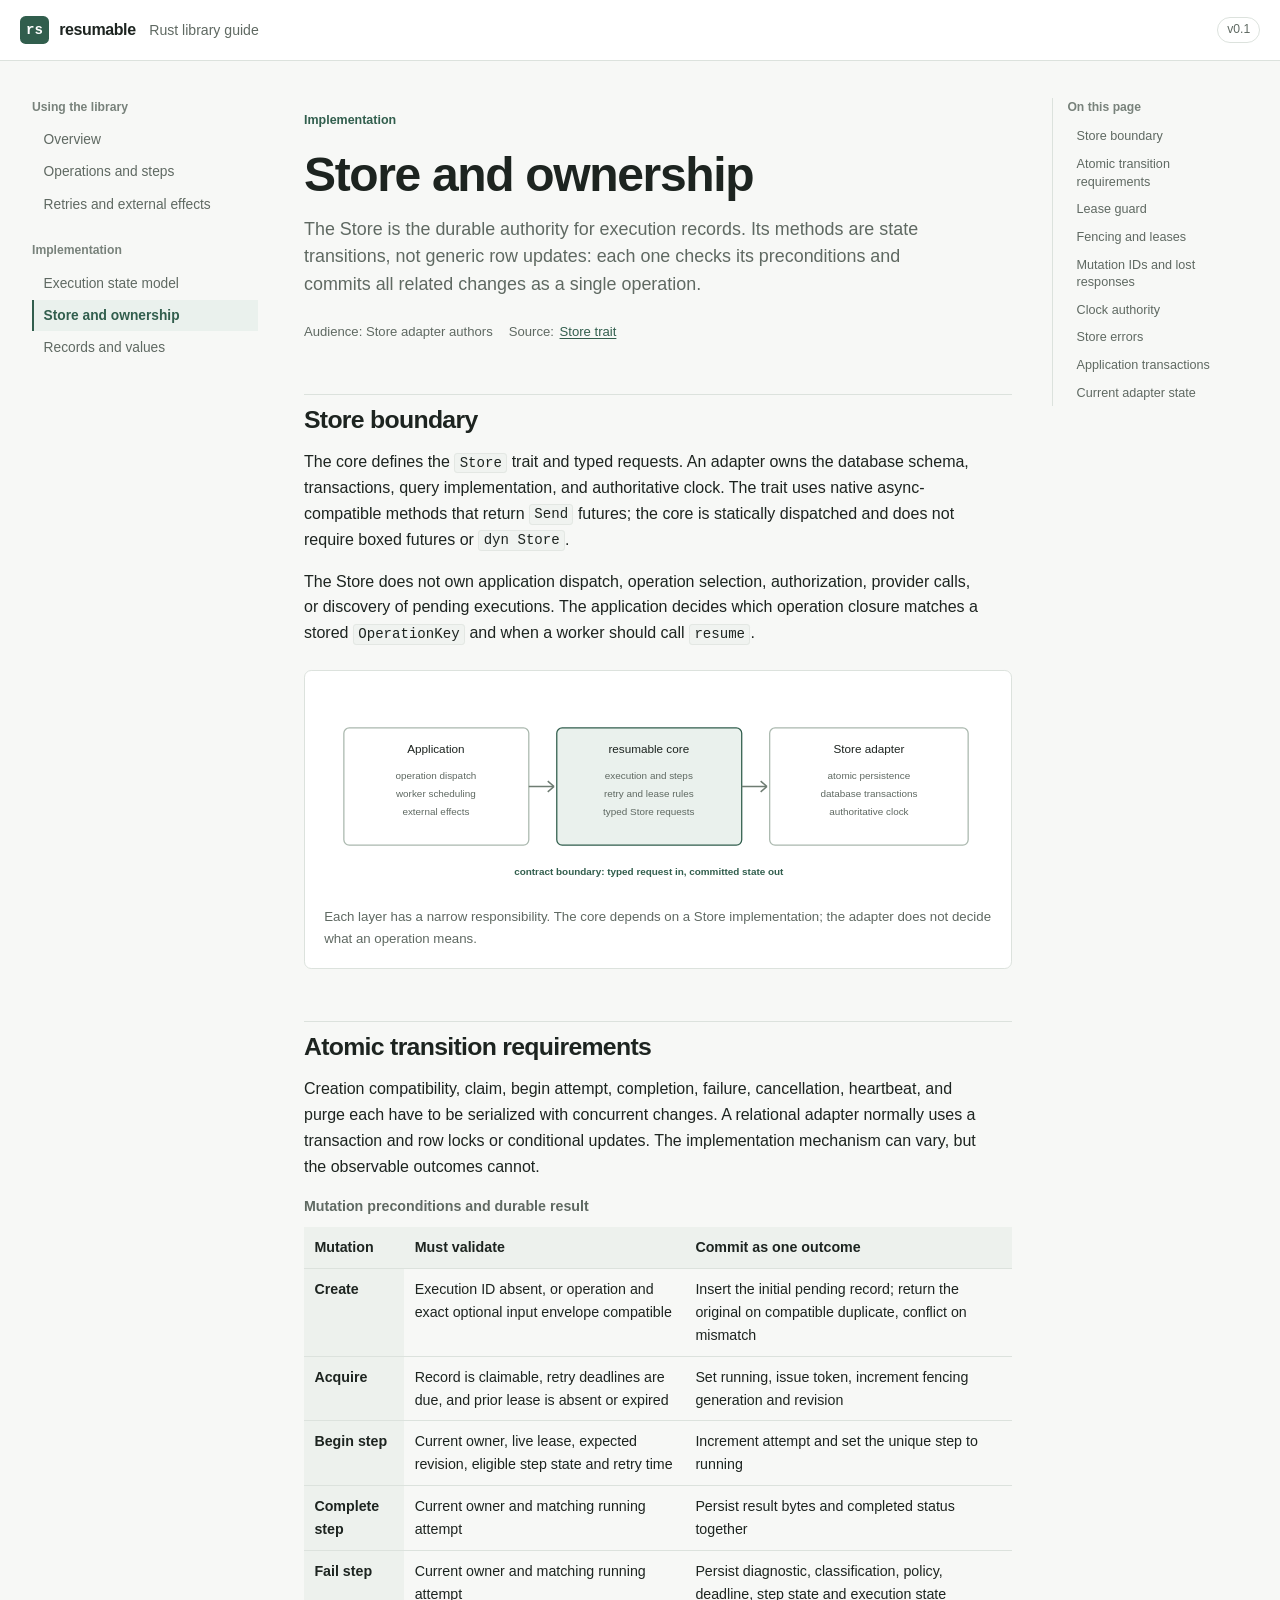
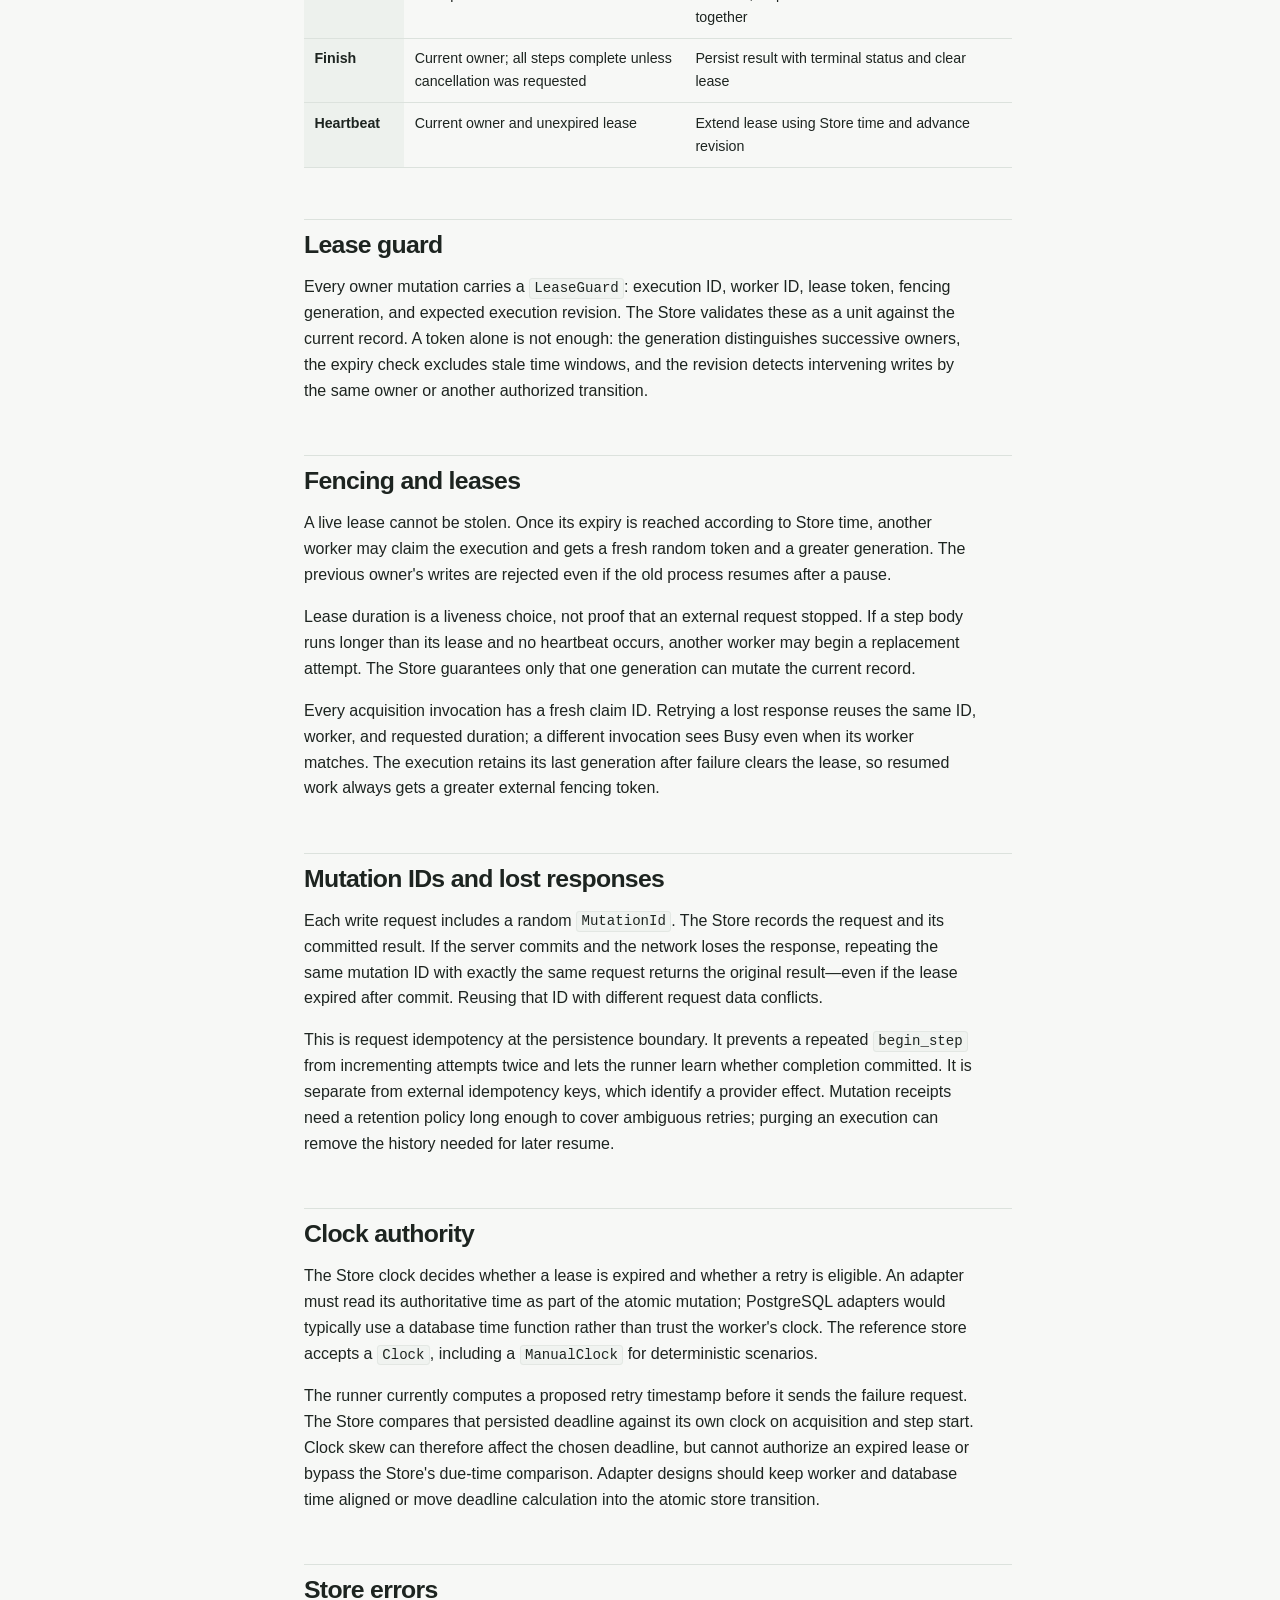
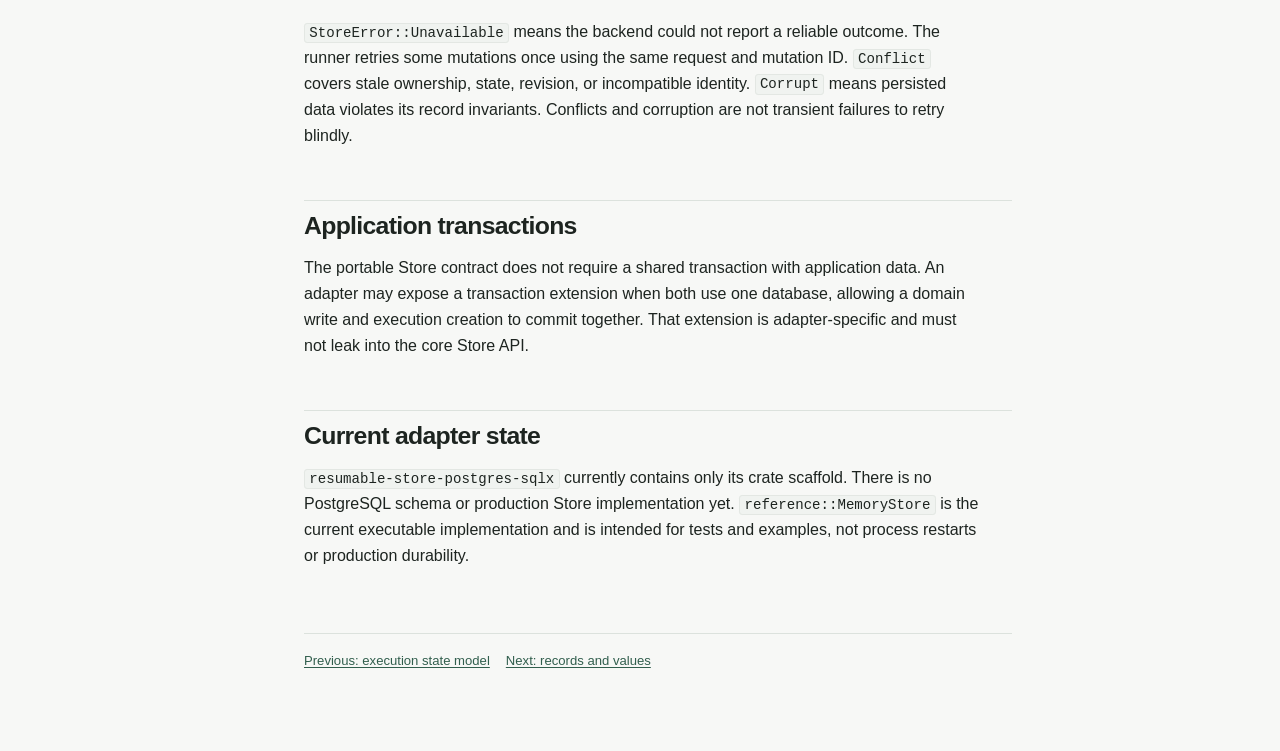
==== crates/resumable/docs/site/store-contract.html @ 36c08d45 "feat(resumable): create standalone workspace" ====
<!doctype html>
<html lang="en">
	<head>
		<meta charset="utf-8" />
		<meta name="viewport" content="width=device-width, initial-scale=1" />
		<meta
			name="description"
			content="Atomic store requirements, mutation IDs, clocks, and adapter responsibilities."
		/>
		<title>Store and ownership — resumable</title>
		<link rel="icon" href="data:," />
		<link rel="stylesheet" href="assets/docs.css" />
		<link rel="stylesheet" href="assets/docs-content.css" />
		<script src="assets/docs.js" defer></script>
	</head>
	<body>
		<div class="docs-layout">
			<main id="doc-content" class="doc-article">
				<article>
					<p class="doc-eyebrow">Implementation</p>
					<h1>Store and ownership</h1>
					<p class="lede">
						The Store is the durable authority for execution records. Its methods are state
						transitions, not generic row updates: each one checks its preconditions and commits all
						related changes as a single operation.
					</p>
					<p class="doc-meta">
						<span>Audience: Store adapter authors</span
						><span>Source: <a href="../../src/store.rs">Store trait</a></span>
					</p>

					<h2 id="store-role">Store boundary</h2>
					<p>
						The core defines the <code>Store</code> trait and typed requests. An adapter owns the
						database schema, transactions, query implementation, and authoritative clock. The trait
						uses native async-compatible methods that return <code>Send</code> futures; the core is
						statically dispatched and does not require boxed futures or <code>dyn Store</code>.
					</p>
					<p>
						The Store does not own application dispatch, operation selection, authorization,
						provider calls, or discovery of pending executions. The application decides which
						operation closure matches a stored <code>OperationKey</code> and when a worker should
						call <code>resume</code>.
					</p>

					<figure class="figure">
						<svg viewBox="0 0 740 225" role="img" aria-labelledby="layers-title layers-desc">
							<title id="layers-title">Core, adapter, and application responsibilities</title>
							<desc id="layers-desc">
								The application supplies dispatch, operation closures, external clients, and worker
								scheduling. The core runner handles identity, steps, retries, and leases. A Store
								adapter provides atomic persistence, transactions, and database clock.
							</desc>
							<rect class="node" x="22" y="42" width="205" height="130" rx="6"></rect>
							<text x="124" y="70" text-anchor="middle">Application</text>
							<text class="minor" x="124" y="99" text-anchor="middle">operation dispatch</text>
							<text class="minor" x="124" y="119" text-anchor="middle">worker scheduling</text>
							<text class="minor" x="124" y="139" text-anchor="middle">external effects</text>
							<path class="line" d="M227 107h28m0 0-7-6m7 6-7 6"></path>
							<rect class="node node-main" x="258" y="42" width="205" height="130" rx="6"></rect>
							<text x="360" y="70" text-anchor="middle">resumable core</text>
							<text class="minor" x="360" y="99" text-anchor="middle">execution and steps</text>
							<text class="minor" x="360" y="119" text-anchor="middle">retry and lease rules</text>
							<text class="minor" x="360" y="139" text-anchor="middle">typed Store requests</text>
							<path class="line" d="M463 107h28m0 0-7-6m7 6-7 6"></path>
							<rect class="node" x="494" y="42" width="220" height="130" rx="6"></rect>
							<text x="604" y="70" text-anchor="middle">Store adapter</text>
							<text class="minor" x="604" y="99" text-anchor="middle">atomic persistence</text>
							<text class="minor" x="604" y="119" text-anchor="middle">database transactions</text>
							<text class="minor" x="604" y="139" text-anchor="middle">authoritative clock</text>
							<text class="label" x="360" y="205" text-anchor="middle">
								contract boundary: typed request in, committed state out
							</text>
						</svg>
						<figcaption>
							Each layer has a narrow responsibility. The core depends on a Store implementation;
							the adapter does not decide what an operation means.
						</figcaption>
					</figure>

					<h2 id="atomic">Atomic transition requirements</h2>
					<p>
						Creation compatibility, claim, begin attempt, completion, failure, cancellation,
						heartbeat, and purge each have to be serialized with concurrent changes. A relational
						adapter normally uses a transaction and row locks or conditional updates. The
						implementation mechanism can vary, but the observable outcomes cannot.
					</p>
					<div class="doc-table-wrap">
						<table class="doc-table">
							<caption>
								Mutation preconditions and durable result
							</caption>
							<thead>
								<tr>
									<th scope="col">Mutation</th>
									<th scope="col">Must validate</th>
									<th scope="col">Commit as one outcome</th>
								</tr>
							</thead>
							<tbody>
								<tr>
									<th scope="row">Create</th>
									<td>
										Execution ID absent, or operation and exact optional input envelope compatible
									</td>
									<td>
										Insert the initial pending record; return the original on compatible duplicate,
										conflict on mismatch
									</td>
								</tr>
								<tr>
									<th scope="row">Acquire</th>
									<td>
										Record is claimable, retry deadlines are due, and prior lease is absent or
										expired
									</td>
									<td>Set running, issue token, increment fencing generation and revision</td>
								</tr>
								<tr>
									<th scope="row">Begin step</th>
									<td>
										Current owner, live lease, expected revision, eligible step state and retry time
									</td>
									<td>Increment attempt and set the unique step to running</td>
								</tr>
								<tr>
									<th scope="row">Complete step</th>
									<td>Current owner and matching running attempt</td>
									<td>Persist result bytes and completed status together</td>
								</tr>
								<tr>
									<th scope="row">Fail step</th>
									<td>Current owner and matching running attempt</td>
									<td>
										Persist diagnostic, classification, policy, deadline, step state and execution
										state together
									</td>
								</tr>
								<tr>
									<th scope="row">Finish</th>
									<td>Current owner; all steps complete unless cancellation was requested</td>
									<td>Persist result with terminal status and clear lease</td>
								</tr>
								<tr>
									<th scope="row">Heartbeat</th>
									<td>Current owner and unexpired lease</td>
									<td>Extend lease using Store time and advance revision</td>
								</tr>
							</tbody>
						</table>
					</div>

					<h2 id="lease-guard">Lease guard</h2>
					<p>
						Every owner mutation carries a <code>LeaseGuard</code>: execution ID, worker ID, lease
						token, fencing generation, and expected execution revision. The Store validates these as
						a unit against the current record. A token alone is not enough: the generation
						distinguishes successive owners, the expiry check excludes stale time windows, and the
						revision detects intervening writes by the same owner or another authorized transition.
					</p>

					<h2 id="fencing">Fencing and leases</h2>
					<p>
						A live lease cannot be stolen. Once its expiry is reached according to Store time,
						another worker may claim the execution and gets a fresh random token and a greater
						generation. The previous owner's writes are rejected even if the old process resumes
						after a pause.
					</p>
					<p>
						Lease duration is a liveness choice, not proof that an external request stopped. If a
						step body runs longer than its lease and no heartbeat occurs, another worker may begin a
						replacement attempt. The Store guarantees only that one generation can mutate the
						current record.
					</p>

					<p>
						Every acquisition invocation has a fresh claim ID. Retrying a lost response reuses the
						same ID, worker, and requested duration; a different invocation sees Busy even when its
						worker matches. The execution retains its last generation after failure clears the
						lease, so resumed work always gets a greater external fencing token.
					</p>

					<h2 id="mutation-id">Mutation IDs and lost responses</h2>
					<p>
						Each write request includes a random <code>MutationId</code>. The Store records the
						request and its committed result. If the server commits and the network loses the
						response, repeating the same mutation ID with exactly the same request returns the
						original result—even if the lease expired after commit. Reusing that ID with different
						request data conflicts.
					</p>
					<p>
						This is request idempotency at the persistence boundary. It prevents a repeated
						<code>begin_step</code> from incrementing attempts twice and lets the runner learn
						whether completion committed. It is separate from external idempotency keys, which
						identify a provider effect. Mutation receipts need a retention policy long enough to
						cover ambiguous retries; purging an execution can remove the history needed for later
						resume.
					</p>

					<h2 id="clock">Clock authority</h2>
					<p>
						The Store clock decides whether a lease is expired and whether a retry is eligible. An
						adapter must read its authoritative time as part of the atomic mutation; PostgreSQL
						adapters would typically use a database time function rather than trust the worker's
						clock. The reference store accepts a <code>Clock</code>, including a
						<code>ManualClock</code> for deterministic scenarios.
					</p>
					<p>
						The runner currently computes a proposed retry timestamp before it sends the failure
						request. The Store compares that persisted deadline against its own clock on acquisition
						and step start. Clock skew can therefore affect the chosen deadline, but cannot
						authorize an expired lease or bypass the Store's due-time comparison. Adapter designs
						should keep worker and database time aligned or move deadline calculation into the
						atomic store transition.
					</p>

					<h2 id="errors">Store errors</h2>
					<p>
						<code>StoreError::Unavailable</code> means the backend could not report a reliable
						outcome. The runner retries some mutations once using the same request and mutation ID.
						<code>Conflict</code> covers stale ownership, state, revision, or incompatible identity.
						<code>Corrupt</code> means persisted data violates its record invariants. Conflicts and
						corruption are not transient failures to retry blindly.
					</p>

					<h2 id="transaction-scope">Application transactions</h2>
					<p>
						The portable Store contract does not require a shared transaction with application data.
						An adapter may expose a transaction extension when both use one database, allowing a
						domain write and execution creation to commit together. That extension is
						adapter-specific and must not leak into the core Store API.
					</p>

					<h2 id="current-adapter">Current adapter state</h2>
					<p>
						<code>resumable-store-postgres-sqlx</code> currently contains only its crate scaffold.
						There is no PostgreSQL schema or production Store implementation yet.
						<code>reference::MemoryStore</code> is the current executable implementation and is
						intended for tests and examples, not process restarts or production durability.
					</p>

					<footer class="doc-footer">
						<a href="execution-model.html">Previous: execution state model</a
						><a href="records-and-values.html">Next: records and values</a>
					</footer>
				</article>
			</main>
		</div>
	</body>
</html>
---- crates/resumable/docs/site/assets/docs.css ----
:root {
	color-scheme: light;
	--page: #f7f8f6;
	--paper: #fff;
	--ink: #1d2420;
	--muted: #5f6962;
	--quiet: #78827b;
	--line: #dce2dd;
	--line-strong: #bdc8c0;
	--green: #315e4d;
	--green-soft: #eaf1ed;
	--blue: #426982;
	--blue-soft: #edf3f7;
	--amber: #8a651e;
	--amber-soft: #f7f1e4;
	--mono: ui-monospace, 'SFMono-Regular', Consolas, 'Liberation Mono', monospace;
	font-family: Inter, 'Segoe UI', Roboto, Helvetica, Arial, sans-serif;
	font-synthesis: none;
	text-rendering: optimizeLegibility;
	background: var(--page);
	color: var(--ink);
}

* {
	box-sizing: border-box;
}
html {
	scroll-behavior: smooth;
	scroll-padding-top: 5rem;
}
body {
	margin: 0;
	min-width: 19rem;
	line-height: 1.62;
}
a {
	color: var(--green);
	text-underline-offset: 0.18em;
}
a:hover {
	color: #204534;
}
button {
	font: inherit;
}
:focus-visible {
	outline: 3px solid #527e68;
	outline-offset: 3px;
}

.skip-link {
	position: fixed;
	z-index: 10;
	top: 0.6rem;
	left: 0.6rem;
	padding: 0.65rem 0.85rem;
	transform: translateY(-160%);
	background: var(--ink);
	color: white;
}
.skip-link:focus {
	transform: translateY(0);
	color: white;
}

.site-header {
	position: sticky;
	z-index: 5;
	top: 0;
	display: flex;
	align-items: center;
	gap: 1rem;
	min-height: 3.8rem;
	padding: 0.55rem 1.25rem;
	border-bottom: 1px solid var(--line);
	background: rgb(255 255 255 / 96%);
}
.brand {
	display: flex;
	align-items: center;
	gap: 0.65rem;
	color: var(--ink);
	text-decoration: none;
}
.brand-mark {
	display: grid;
	width: 1.8rem;
	aspect-ratio: 1;
	place-items: center;
	border-radius: 0.35rem;
	background: var(--green);
	color: white;
	font: 700 0.88rem var(--mono);
}
.brand-name {
	font-weight: 700;
	letter-spacing: -0.025em;
}
.brand-context {
	margin-left: 0.2rem;
	color: var(--muted);
	font-size: 0.88rem;
}
.header-spacer {
	flex: 1;
}
.version-tag {
	border: 1px solid var(--line);
	border-radius: 2rem;
	padding: 0.12rem 0.55rem;
	color: var(--muted);
	font-size: 0.76rem;
}
.nav-toggle {
	display: none;
	border: 1px solid var(--line-strong);
	border-radius: 0.35rem;
	padding: 0.35rem 0.65rem;
	background: var(--paper);
	color: var(--ink);
}

.docs-layout {
	display: grid;
	grid-template-columns: 14.5rem minmax(0, 1fr) 12.25rem;
	align-items: start;
	gap: 2.5rem;
	max-width: 92rem;
	margin: 0 auto;
	padding: 2.3rem 2rem 5rem;
}
.doc-navigation,
.page-toc {
	position: sticky;
	top: 5.5rem;
	max-height: calc(100vh - 6rem);
	overflow: auto;
}
.doc-navigation {
	padding-right: 0.4rem;
}
.nav-group + .nav-group {
	margin-top: 1.35rem;
}
.nav-heading,
.toc-heading {
	margin: 0 0 0.45rem;
	color: var(--quiet);
	font-size: 0.76rem;
	font-weight: 700;
}
.nav-links,
.toc-links {
	display: grid;
	gap: 0.12rem;
	margin: 0;
	padding: 0;
	list-style: none;
}
.nav-links a,
.toc-links a {
	display: block;
	border-left: 2px solid transparent;
	padding: 0.35rem 0.6rem;
	color: var(--muted);
	font-size: 0.86rem;
	line-height: 1.4;
	text-decoration: none;
}
.nav-links a:hover,
.toc-links a:hover {
	color: var(--green);
}
.nav-links a[aria-current='page'] {
	border-color: var(--green);
	background: var(--green-soft);
	color: var(--green);
	font-weight: 650;
}
.page-toc {
	border-left: 1px solid var(--line);
	padding-left: 0.9rem;
}
.toc-links a {
	padding: 0.25rem 0.45rem;
	font-size: 0.79rem;
}
.toc-links .toc-sub {
	padding-left: 1rem;
}

@media (max-width: 1100px) {
	.docs-layout {
		grid-template-columns: 13rem minmax(0, 1fr);
		gap: 2rem;
		padding-inline: 1.5rem;
	}
	.page-toc {
		display: none;
	}
}
@media (max-width: 760px) {
	.site-header {
		min-height: 3.5rem;
		padding-inline: 0.85rem;
	}
	.brand-context {
		display: none;
	}
	.nav-toggle {
		display: inline-block;
	}
	.docs-layout {
		display: block;
		padding: 1.25rem 1rem 3rem;
	}
	.doc-navigation {
		display: none;
		position: fixed;
		z-index: 4;
		inset: 3.5rem 0 auto;
		max-height: calc(100vh - 3.5rem);
		padding: 1rem 1.25rem 1.5rem;
		border-bottom: 1px solid var(--line);
		background: var(--paper);
		box-shadow: 0 10px 18px rgb(24 36 29 / 10%);
	}
	.doc-navigation[data-open='true'] {
		display: block;
	}
}
@media (prefers-reduced-motion: reduce) {
	html {
		scroll-behavior: auto;
	}
	*,
	*::before,
	*::after {
		animation-duration: 0.01ms !important;
		transition-duration: 0.01ms !important;
	}
}
---- crates/resumable/docs/site/assets/docs-content.css ----
.doc-article {
	min-width: 0;
	max-width: 54rem;
}
.doc-article h1,
.doc-article h2,
.doc-article h3 {
	scroll-margin-top: 5rem;
	line-height: 1.22;
	letter-spacing: -0.028em;
}
.doc-article h1 {
	max-width: 17ch;
	margin: 0 0 0.7rem;
	font-size: clamp(2rem, 4vw, 3rem);
}
.doc-article h2 {
	margin: 3.2rem 0 0.85rem;
	padding-top: 0.65rem;
	border-top: 1px solid var(--line);
	font-size: 1.55rem;
}
.doc-article h3 {
	margin: 2rem 0 0.55rem;
	font-size: 1.12rem;
}
.doc-article p {
	max-width: 76ch;
	margin: 0.75rem 0 1rem;
}
.doc-article li {
	max-width: 76ch;
	margin: 0.25rem 0;
}
.doc-article ul,
.doc-article ol {
	padding-left: 1.3rem;
}
.doc-article .lede {
	max-width: 66ch;
	margin: 0 0 1.4rem;
	color: var(--muted);
	font-size: 1.12rem;
	line-height: 1.55;
}
.doc-eyebrow {
	margin: 0 0 0.65rem;
	color: var(--green);
	font-size: 0.78rem;
	font-weight: 700;
}
.doc-meta {
	display: flex;
	flex-wrap: wrap;
	gap: 0.45rem 1rem;
	margin: 0 0 2.25rem;
	color: var(--muted);
	font-size: 0.82rem;
}
.doc-meta span {
	display: inline-flex;
	align-items: center;
	gap: 0.35rem;
}
.doc-article strong {
	font-weight: 680;
}
.doc-article code,
.doc-article kbd {
	font-family: var(--mono);
	font-size: 0.88em;
}
.doc-article :not(pre) > code {
	border: 1px solid #e3e7e3;
	border-radius: 0.2rem;
	padding: 0.08rem 0.27rem;
	background: #f0f3f0;
}
.doc-article pre {
	position: relative;
	overflow: auto;
	margin: 1.2rem 0 1.5rem;
	border: 1px solid #d5ddd7;
	border-radius: 0.4rem;
	padding: 1rem 1.1rem;
	background: #f1f4f1;
	color: #26332b;
	font: 0.85rem/1.65 var(--mono);
	tab-size: 4;
}
.doc-article pre code {
	font-size: inherit;
}
.copy-button {
	position: absolute;
	top: 0.5rem;
	right: 0.5rem;
	border: 1px solid var(--line-strong);
	border-radius: 0.25rem;
	padding: 0.2rem 0.45rem;
	background: white;
	color: var(--muted);
	font-size: 0.74rem;
	cursor: pointer;
}
.callout {
	margin: 1.3rem 0;
	border-left: 3px solid var(--blue);
	padding: 0.75rem 1rem;
	background: var(--blue-soft);
}
.callout.warning {
	border-color: var(--amber);
	background: var(--amber-soft);
}
.callout p:last-child {
	margin-bottom: 0;
}
.figure {
	margin: 1.5rem 0 2rem;
	border: 1px solid var(--line);
	border-radius: 0.45rem;
	padding: 1.2rem;
	background: var(--paper);
}
.figure svg {
	display: block;
	width: 100%;
	height: auto;
}
.figure:focus-visible {
	outline: 3px solid #527e68;
	outline-offset: 3px;
}
.figure-hint {
	display: none;
}
.figure figcaption {
	margin-top: 0.8rem;
	color: var(--muted);
	font-size: 0.83rem;
}
.figure .node {
	fill: #fff;
	stroke: #aab8ae;
	stroke-width: 1.4;
}
.figure .node-main {
	fill: var(--green-soft);
	stroke: var(--green);
}
.figure .node-warn {
	fill: var(--amber-soft);
	stroke: #b38b3f;
}
.figure .line {
	stroke: #6e7c72;
	stroke-width: 1.7;
	fill: none;
}
.figure .dashed {
	stroke-dasharray: 5 5;
}
.figure text {
	fill: var(--ink);
	font-family: inherit;
	font-size: 13px;
}
.figure .minor {
	fill: var(--muted);
	font-size: 11px;
}
.figure .label {
	fill: var(--green);
	font-size: 11px;
	font-weight: 700;
}
.doc-table-wrap {
	overflow-x: auto;
	margin: 1rem 0 1.5rem;
}
.doc-table {
	width: 100%;
	border-collapse: collapse;
	font-size: 0.89rem;
}
.doc-table caption {
	padding: 0 0 0.55rem;
	text-align: left;
	color: var(--muted);
	font-weight: 600;
}
.doc-table th,
.doc-table td {
	border-bottom: 1px solid var(--line);
	padding: 0.55rem 0.65rem;
	text-align: left;
	vertical-align: top;
}
.doc-table th {
	background: #edf1ed;
	font-weight: 650;
}
.doc-table td:first-child {
	min-width: 9rem;
	font-family: var(--mono);
	font-size: 0.82rem;
}
.doc-article details {
	margin: 1rem 0;
	border: 1px solid var(--line);
	padding: 0.75rem 0.9rem;
	background: var(--paper);
}
.doc-article summary {
	cursor: pointer;
	font-weight: 650;
}
.doc-footer {
	margin-top: 4rem;
	padding-top: 1rem;
	border-top: 1px solid var(--line);
	color: var(--muted);
	font-size: 0.82rem;
}
.doc-footer a {
	margin-right: 1rem;
}

@media (max-width: 760px) {
	.doc-article h1 {
		font-size: 2.15rem;
	}
	.doc-article h2 {
		margin-top: 2.4rem;
	}
	.doc-article .lede {
		font-size: 1.02rem;
	}
	.doc-article pre {
		margin-inline: -0.15rem;
		padding: 0.9rem;
	}
	.figure {
		overflow-x: auto;
	}
	.figure svg {
		min-width: 34rem;
	}
	.figure-hint {
		display: inline;
	}
}
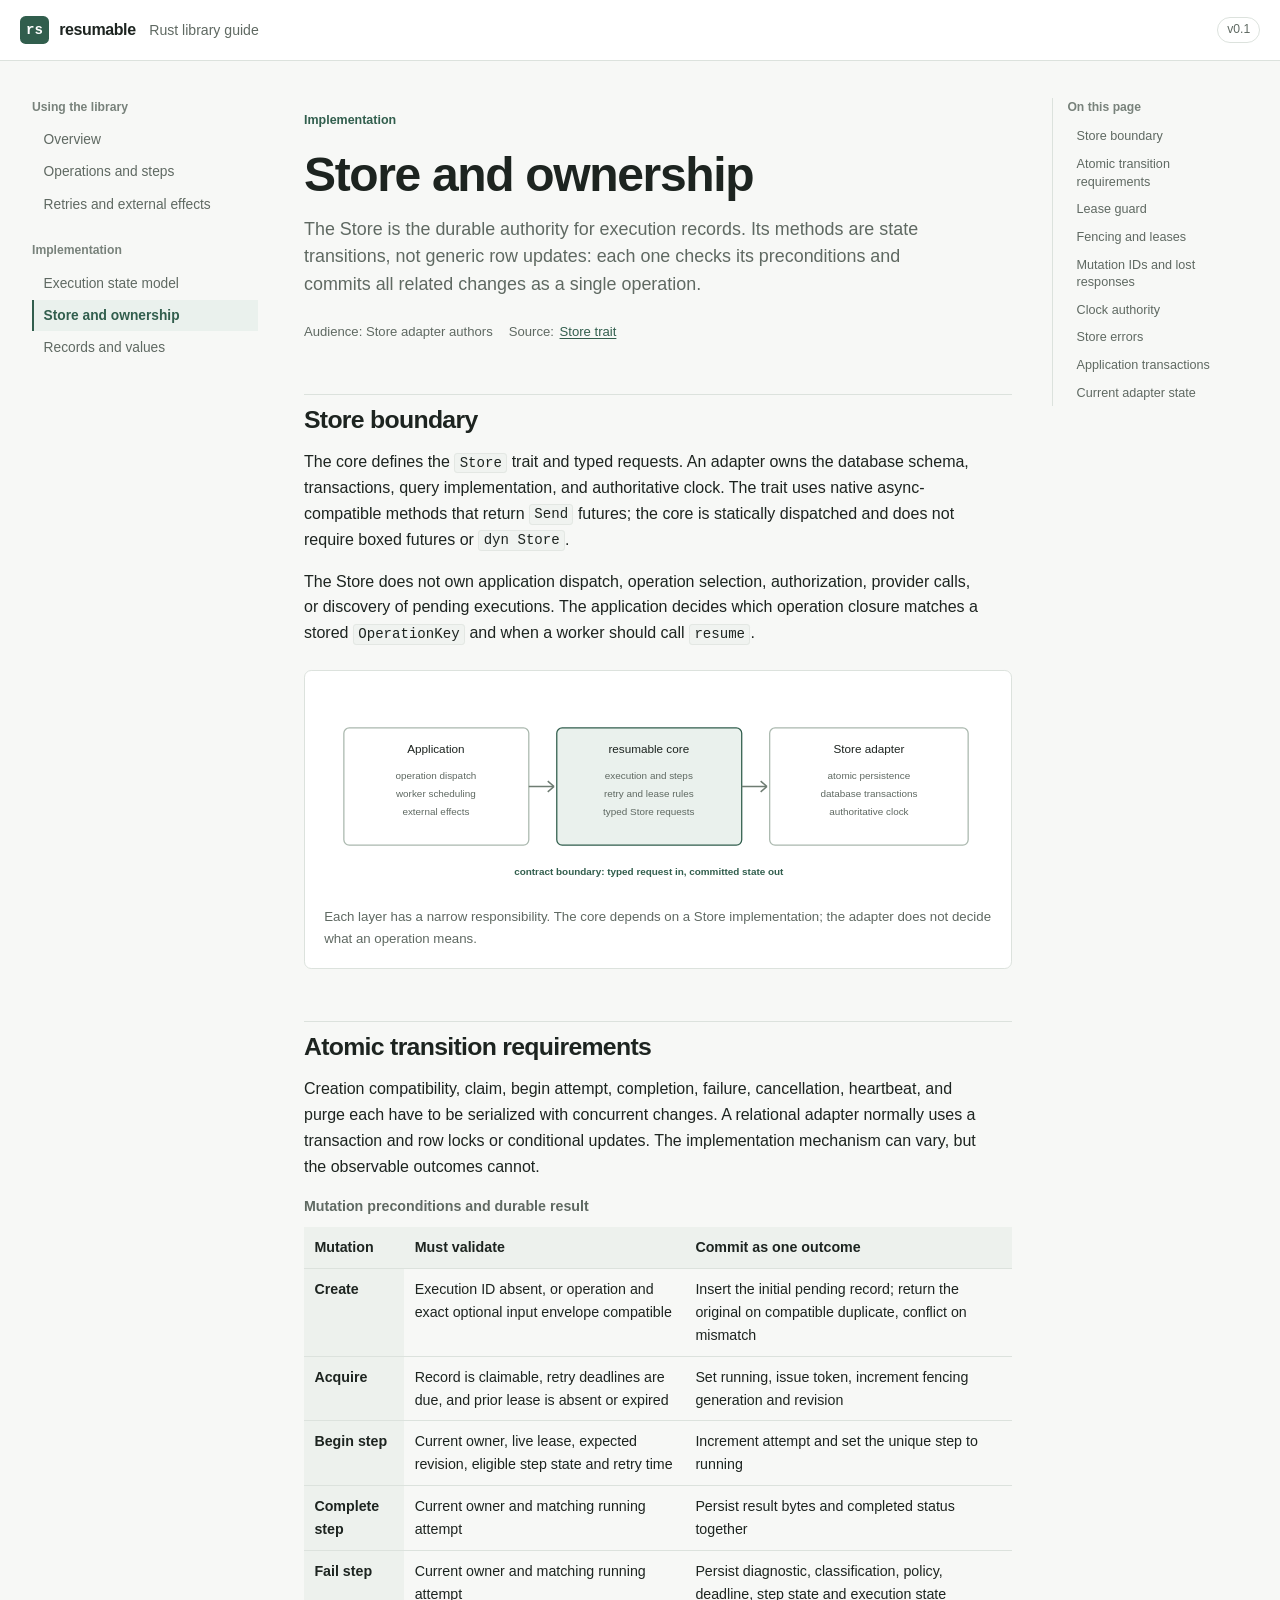
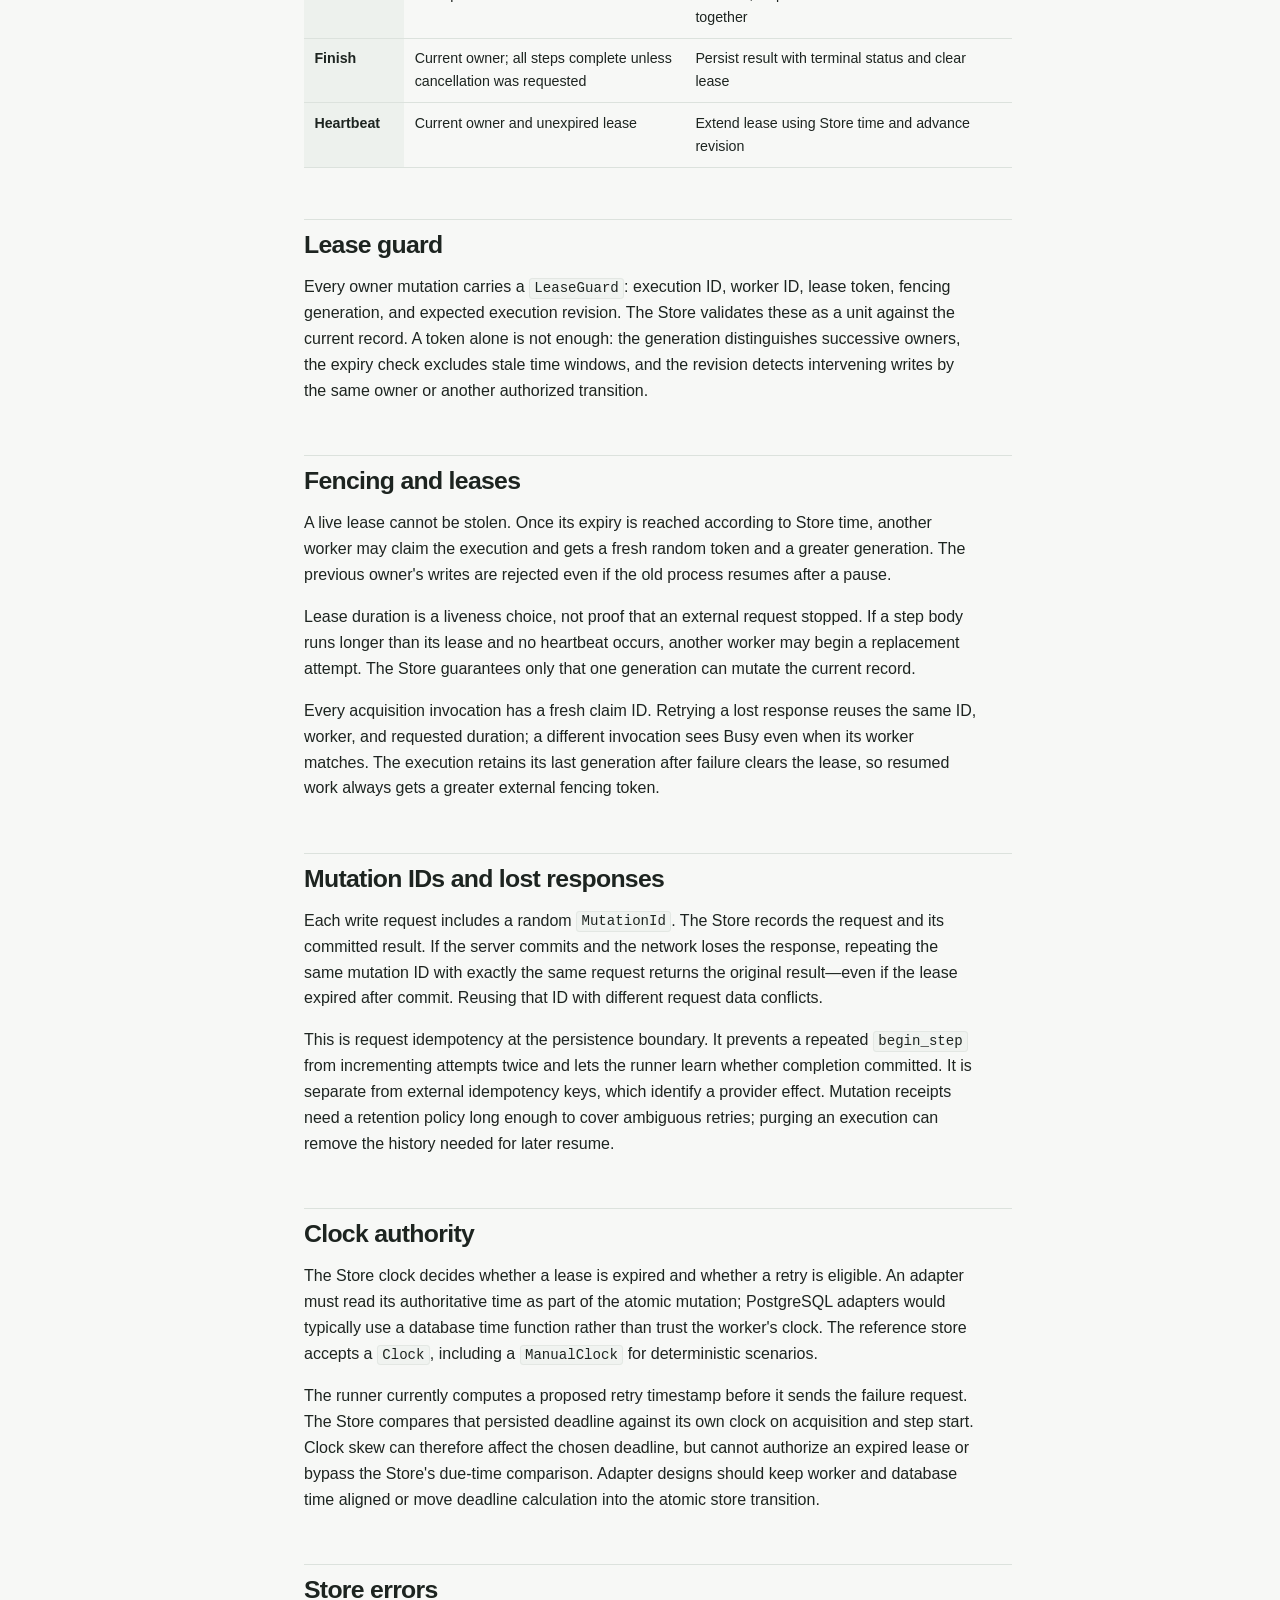
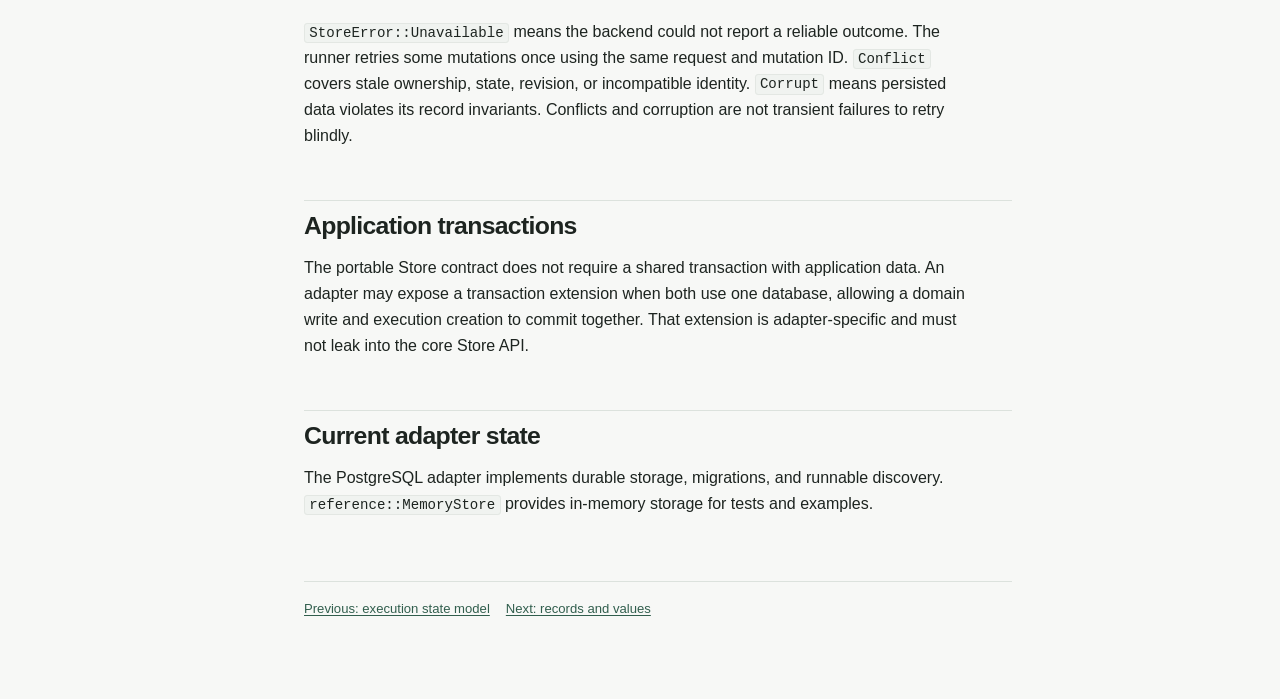
==== commit 567747ee: "docs: add workspace README and crate guides" ====
--- a/crates/resumable/docs/site/store-contract.html
+++ b/crates/resumable/docs/site/store-contract.html
@@ -233,10 +233,8 @@
 
 					<h2 id="current-adapter">Current adapter state</h2>
 					<p>
-						<code>resumable-store-postgres-sqlx</code> currently contains only its crate scaffold.
-						There is no PostgreSQL schema or production Store implementation yet.
-						<code>reference::MemoryStore</code> is the current executable implementation and is
-						intended for tests and examples, not process restarts or production durability.
+						The PostgreSQL adapter implements durable storage, migrations, and runnable discovery.
+						<code>reference::MemoryStore</code> provides in-memory storage for tests and examples.
 					</p>
 
 					<footer class="doc-footer">
